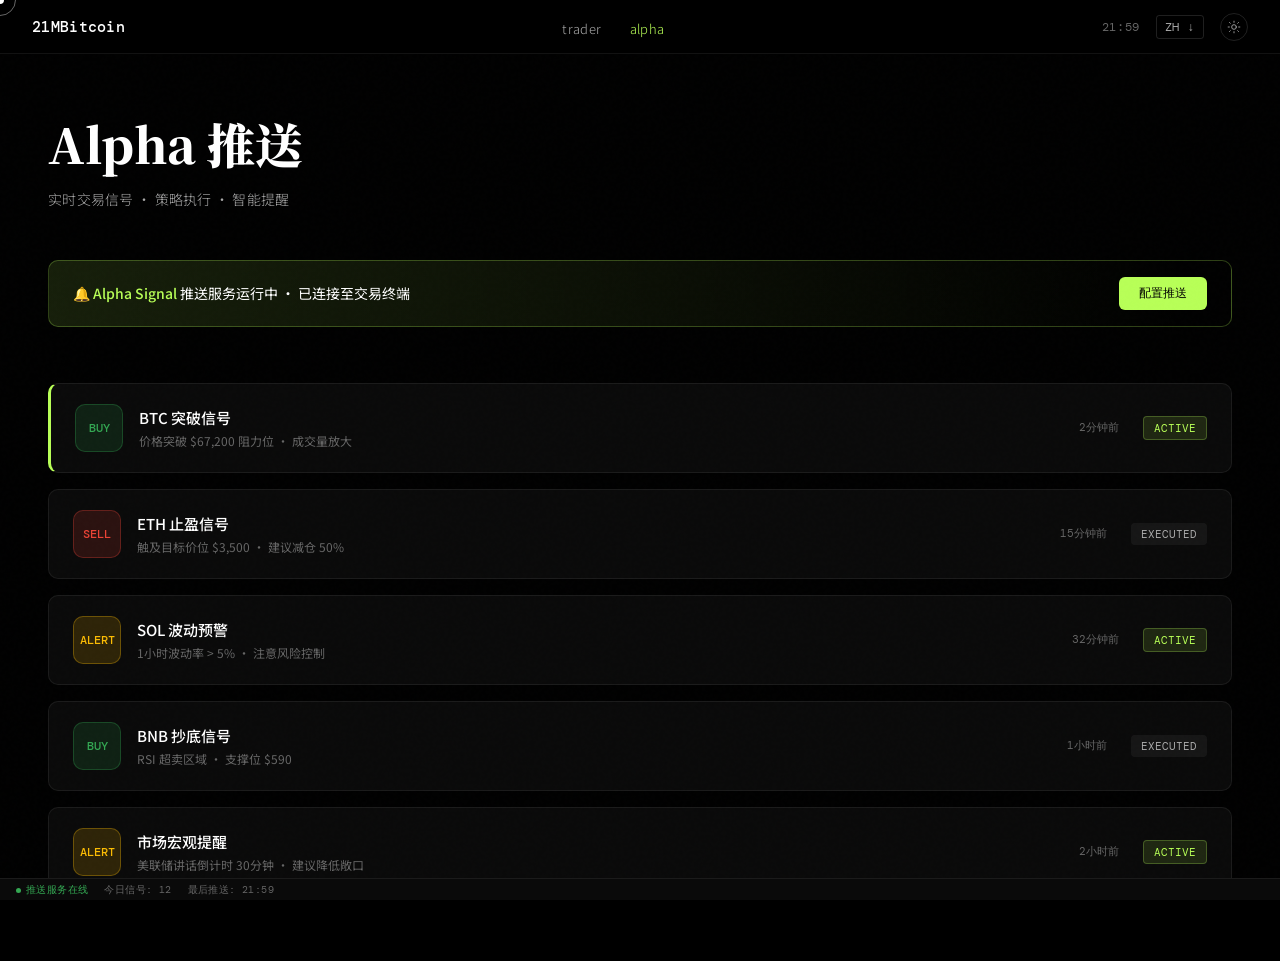
==== alpha.html @ 1b70ae18 "Add trader and alpha pages with navigation updates" ====
<!DOCTYPE html>
<html lang="zh">
<head>
<meta charset="UTF-8" />
<meta name="viewport" content="width=device-width, initial-scale=1.0"/>
<title>Alpha - 21MBitcoin</title>
<link href="https://fonts.googleapis.com/css2?family=Noto+Serif+SC:wght@400;700;900&family=DM+Mono:wght@300;400;500&family=Noto+Sans+SC:wght@300;400;700;900&display=swap" rel="stylesheet"/>
<style>
 *, *::before, *::after { box-sizing: border-box; margin: 0; padding: 0; }

 :root {
 --black: #000000;
 --white: #ffffff;
 --gray-1: #0a0a0a;
 --gray-2: #111111;
 --gray-3: #1a1a1a;
 --gray-4: #222222;
 --gray-5: #2e2e2e;
 --gray-6: #3a3a3a;
 --gray-text: #666666;
 --gray-light: #aaaaaa;
 --accent: #b8ff57;
 --accent-dim: rgba(184,255,87,0.12);
 --accent-border: rgba(184,255,87,0.25);
 --border: rgba(255,255,255,0.07);
 --border-strong: rgba(255,255,255,0.12);
 }

 html, body {
 background: var(--black);
 color: var(--white);
 font-family: 'Noto Sans SC', sans-serif;
 min-height: 100vh;
 overflow-x: hidden;
 cursor: none;
 }

 /* Custom cursor */
 .cursor {
 position: fixed;
 width: 8px; height: 8px;
 background: var(--white);
 border-radius: 50%;
 pointer-events: none;
 z-index: 9999;
 transform: translate(-50%,-50%);
 transition: transform 0.1s, background 0.2s, width 0.2s, height 0.2s;
 mix-blend-mode: difference;
 }
 .cursor-ring {
 position: fixed;
 width: 32px; height: 32px;
 border: 1px solid rgba(255,255,255,0.4);
 border-radius: 50%;
 pointer-events: none;
 z-index: 9998;
 transform: translate(-50%,-50%);
 transition: transform 0.15s ease, width 0.2s, height 0.2s, border-color 0.2s;
 }

 /* Noise overlay */
 body::before {
 content: '';
 position: fixed;
 inset: 0;
 background-image: url("data:image/svg+xml,%3Csvg viewBox='0 0 256 256' xmlns='http://www.w3.org/2000/svg'%3E%3Cfilter id='noise'%3E%3CfeTurbulence type='fractalNoise' baseFrequency='0.9' numOctaves='4' stitchTiles='stitch'/%3E%3C/filter%3E%3Crect width='100%25' height='100%25' filter='url(%23noise)' opacity='0.03'/%3E%3C/svg%3E");
 pointer-events: none;
 z-index: 100;
 opacity: 0.4;
 }

 /* NAVBAR */
 nav {
 position: fixed;
 top: 0; left: 0; right: 0;
 z-index: 500;
 display: flex;
 align-items: center;
 justify-content: space-between;
 padding: 0 32px;
 height: 54px;
 border-bottom: 1px solid var(--border);
 background: rgba(0,0,0,0.85);
 backdrop-filter: blur(20px);
 -webkit-backdrop-filter: blur(20px);
 }

 .nav-logo {
 font-family: 'DM Mono', monospace;
 font-size: 15px;
 font-weight: 500;
 letter-spacing: 0.02em;
 color: var(--white);
 text-decoration: none;
 }

 .nav-links {
 display: flex;
 gap: 28px;
 list-style: none;
 }
 .nav-links a {
 font-size: 13px;
 color: var(--gray-light);
 text-decoration: none;
 letter-spacing: 0.03em;
 transition: color 0.2s;
 font-weight: 300;
 }
 .nav-links a:hover, .nav-links a.active { color: var(--accent); }

 .nav-right {
 display: flex;
 align-items: center;
 gap: 16px;
 }

 .nav-time {
 font-family: 'DM Mono', monospace;
 font-size: 12px;
 color: var(--gray-text);
 letter-spacing: 0.05em;
 }

 .nav-lang {
 font-size: 12px;
 color: var(--gray-light);
 font-family: 'DM Mono', monospace;
 border: 1px solid var(--border-strong);
 padding: 3px 8px;
 border-radius: 3px;
 cursor: none;
 letter-spacing: 0.04em;
 }

 .nav-theme-btn {
 width: 28px; height: 28px;
 border: 1px solid var(--border-strong);
 border-radius: 50%;
 background: none;
 cursor: none;
 display: flex;
 align-items: center;
 justify-content: center;
 }

 .nav-theme-btn svg { stroke: var(--gray-light); width: 14px; height: 14px; }

 /* MAIN */
 main {
 display: flex;
 min-height: 100vh;
 padding-top: 54px;
 position: relative;
 }

 .content {
 flex: 1;
 padding: 64px 48px;
 display: flex;
 flex-direction: column;
 }

 .page-header {
 margin-bottom: 48px;
 animation: fadeUp 0.8s cubic-bezier(0.22,1,0.36,1) both;
 }

 @keyframes fadeUp {
 from { opacity: 0; transform: translateY(28px); }
 to { opacity: 1; transform: translateY(0); }
 }

 .page-title {
 font-family: 'Noto Serif SC', serif;
 font-size: clamp(32px, 4vw, 48px);
 font-weight: 900;
 line-height: 1.1;
 letter-spacing: -0.01em;
 color: var(--white);
 margin-bottom: 16px;
 }

 .page-subtitle {
 font-size: 14px;
 font-weight: 300;
 color: var(--gray-light);
 line-height: 1.8;
 letter-spacing: 0.02em;
 }

 /* Alpha Signals Feed */
 .signals-container {
 display: flex;
 flex-direction: column;
 gap: 16px;
 margin-top: 32px;
 animation: fadeUp 0.8s cubic-bezier(0.22,1,0.36,1) 0.2s both;
 }

 .signal-card {
 background: var(--gray-1);
 border: 1px solid var(--border);
 border-radius: 10px;
 padding: 20px 24px;
 display: flex;
 align-items: center;
 justify-content: space-between;
 transition: border-color 0.2s, transform 0.2s;
 cursor: none;
 }

 .signal-card:hover {
 border-color: var(--accent-border);
 transform: translateX(8px);
 }

 .signal-card.new {
 border-left: 3px solid var(--accent);
 }

 .signal-left {
 display: flex;
 align-items: center;
 gap: 16px;
 }

 .signal-icon {
 width: 48px;
 height: 48px;
 border-radius: 10px;
 display: flex;
 align-items: center;
 justify-content: center;
 font-family: 'DM Mono', monospace;
 font-size: 12px;
 font-weight: 500;
 }

 .signal-icon.buy {
 background: rgba(52,168,83,0.15);
 color: #34a853;
 border: 1px solid rgba(52,168,83,0.3);
 }

 .signal-icon.sell {
 background: rgba(234,67,53,0.15);
 color: #ea4335;
 border: 1px solid rgba(234,67,53,0.3);
 }

 .signal-icon.alert {
 background: rgba(251,188,4,0.15);
 color: #fbbc04;
 border: 1px solid rgba(251,188,4,0.3);
 }

 .signal-info {
 display: flex;
 flex-direction: column;
 gap: 4px;
 }

 .signal-title {
 font-size: 15px;
 font-weight: 500;
 color: var(--white);
 }

 .signal-desc {
 font-size: 12px;
 color: var(--gray-text);
 }

 .signal-right {
 display: flex;
 align-items: center;
 gap: 24px;
 }

 .signal-time {
 font-family: 'DM Mono', monospace;
 font-size: 11px;
 color: var(--gray-text);
 }

 .signal-status {
 font-size: 11px;
 padding: 4px 10px;
 border-radius: 4px;
 font-family: 'DM Mono', monospace;
 }

 .signal-status.active {
 background: var(--accent-dim);
 color: var(--accent);
 border: 1px solid var(--accent-border);
 }

 .signal-status.executed {
 background: rgba(255,255,255,0.05);
 color: var(--gray-light);
 }

 /* Push notification style */
 .push-banner {
 background: linear-gradient(90deg, var(--accent-dim) 0%, transparent 100%);
 border: 1px solid var(--accent-border);
 border-radius: 10px;
 padding: 16px 24px;
 margin-bottom: 24px;
 display: flex;
 align-items: center;
 justify-content: space-between;
 animation: fadeUp 0.8s cubic-bezier(0.22,1,0.36,1) 0.1s both;
 }

 .push-text {
 font-size: 14px;
 color: var(--white);
 }

 .push-text strong {
 color: var(--accent);
 font-weight: 500;
 }

 .push-btn {
 background: var(--accent);
 color: var(--black);
 border: none;
 padding: 8px 20px;
 border-radius: 6px;
 font-size: 12px;
 font-weight: 500;
 cursor: none;
 transition: transform 0.2s, box-shadow 0.2s;
 }

 .push-btn:hover {
 transform: translateY(-2px);
 box-shadow: 0 4px 20px rgba(184,255,87,0.3);
 }

 /* Status bar */
 .status-bar {
 position: fixed;
 bottom: 0; left: 0; right: 0;
 height: 22px;
 border-top: 1px solid var(--border);
 background: var(--gray-1);
 display: flex;
 align-items: center;
 padding: 0 16px;
 gap: 16px;
 z-index: 400;
 }

 .status-item {
 font-family: 'DM Mono', monospace;
 font-size: 10px;
 color: var(--gray-text);
 letter-spacing: 0.04em;
 }

 .status-item.online { color: #34a853; }
 .status-item.online::before {
 content: '';
 display: inline-block;
 width: 5px; height: 5px;
 border-radius: 50%;
 background: #34a853;
 margin-right: 5px;
 animation: pulse 2s infinite;
 }

 @keyframes pulse {
 0%,100% { opacity: 1; } 50% { opacity: 0.3; }
 }

 @media (max-width: 900px) {
 .content { padding: 40px 24px; }
 .signal-card { flex-direction: column; align-items: flex-start; gap: 12px; }
 .signal-right { width: 100%; justify-content: space-between; }
 }
</style>
</head>
<body>

<div class="cursor" id="cursor"></div>
<div class="cursor-ring" id="cursorRing"></div>

<!-- NAVBAR -->
<nav>
 <a href="index.html" class="nav-logo">21MBitcoin</a>
 <ul class="nav-links">
 <li><a href="trader.html">trader</a></li>
 <li><a href="alpha.html" class="active">alpha</a></li>
 </ul>
 <div class="nav-right">
 <span class="nav-time" id="navTime">--:--</span>
 <span class="nav-lang">ZH &darr;</span>
 <button class="nav-theme-btn">
 <svg viewBox="0 0 24 24" fill="none" stroke-width="1.5" stroke-linecap="round" stroke-linejoin="round">
 <circle cx="12" cy="12" r="4"/>
 <path d="M12 2v2M12 20v2M4.22 4.22l1.42 1.42M18.36 18.36l1.42 1.42M2 12h2M20 12h2M4.22 19.78l1.42-1.42M18.36 5.64l1.42-1.42"/>
 </svg>
 </button>
 </div>
</nav>

<!-- MAIN -->
<main>
 <div class="content">
 <div class="page-header">
 <h1 class="page-title">Alpha 推送</h1>
 <p class="page-subtitle">实时交易信号 · 策略执行 · 智能提醒</p>
 </div>

 <!-- Push Banner -->
 <div class="push-banner">
 <span class="push-text">🔔 <strong>Alpha Signal</strong> 推送服务运行中 · 已连接至交易终端</span>
 <button class="push-btn">配置推送</button>
 </div>

 <!-- Signals Feed -->
 <div class="signals-container">
 <!-- Signal 1 -->
 <div class="signal-card new">
 <div class="signal-left">
 <div class="signal-icon buy">BUY</div>
 <div class="signal-info">
 <span class="signal-title">BTC 突破信号</span>
 <span class="signal-desc">价格突破 $67,200 阻力位 · 成交量放大</span>
 </div>
 </div>
 <div class="signal-right">
 <span class="signal-time">2分钟前</span>
 <span class="signal-status active">ACTIVE</span>
 </div>
 </div>

 <!-- Signal 2 -->
 <div class="signal-card">
 <div class="signal-left">
 <div class="signal-icon sell">SELL</div>
 <div class="signal-info">
 <span class="signal-title">ETH 止盈信号</span>
 <span class="signal-desc">触及目标价位 $3,500 · 建议减仓 50%</span>
 </div>
 </div>
 <div class="signal-right">
 <span class="signal-time">15分钟前</span>
 <span class="signal-status executed">EXECUTED</span>
 </div>
 </div>

 <!-- Signal 3 -->
 <div class="signal-card">
 <div class="signal-left">
 <div class="signal-icon alert">ALERT</div>
 <div class="signal-info">
 <span class="signal-title">SOL 波动预警</span>
 <span class="signal-desc">1小时波动率 > 5% · 注意风险控制</span>
 </div>
 </div>
 <div class="signal-right">
 <span class="signal-time">32分钟前</span>
 <span class="signal-status active">ACTIVE</span>
 </div>
 </div>

 <!-- Signal 4 -->
 <div class="signal-card">
 <div class="signal-left">
 <div class="signal-icon buy">BUY</div>
 <div class="signal-info">
 <span class="signal-title">BNB 抄底信号</span>
 <span class="signal-desc">RSI 超卖区域 · 支撑位 $590</span>
 </div>
 </div>
 <div class="signal-right">
 <span class="signal-time">1小时前</span>
 <span class="signal-status executed">EXECUTED</span>
 </div>
 </div>

 <!-- Signal 5 -->
 <div class="signal-card">
 <div class="signal-left">
 <div class="signal-icon alert">ALERT</div>
 <div class="signal-info">
 <span class="signal-title">市场宏观提醒</span>
 <span class="signal-desc">美联储讲话倒计时 30分钟 · 建议降低敞口</span>
 </div>
 </div>
 <div class="signal-right">
 <span class="signal-time">2小时前</span>
 <span class="signal-status active">ACTIVE</span>
 </div>
 </div>
 </div>
 </div>
</main>

<!-- Status bar -->
<div class="status-bar">
 <span class="status-item online">推送服务在线</span>
 <span class="status-item">今日信号: 12</span>
 <span class="status-item">最后推送: <span id="lastPush">--</span></span>
</div>

<script>
 // Custom cursor
 const cursor = document.getElementById('cursor');
 const cursorRing = document.getElementById('cursorRing');

 document.addEventListener('mousemove', (e) => {
 cursor.style.left = e.clientX + 'px';
 cursor.style.top = e.clientY + 'px';
 cursorRing.style.left = e.clientX + 'px';
 cursorRing.style.top = e.clientY + 'px';
 });

 // Update time
 function updateTime() {
 const now = new Date();
 const timeStr = now.toLocaleTimeString('zh-CN', { hour: '2-digit', minute: '2-digit' });
 document.getElementById('navTime').textContent = timeStr;
 document.getElementById('lastPush').textContent = timeStr;
 }
 updateTime();
 setInterval(updateTime, 1000);
</script>

</body>
</html>
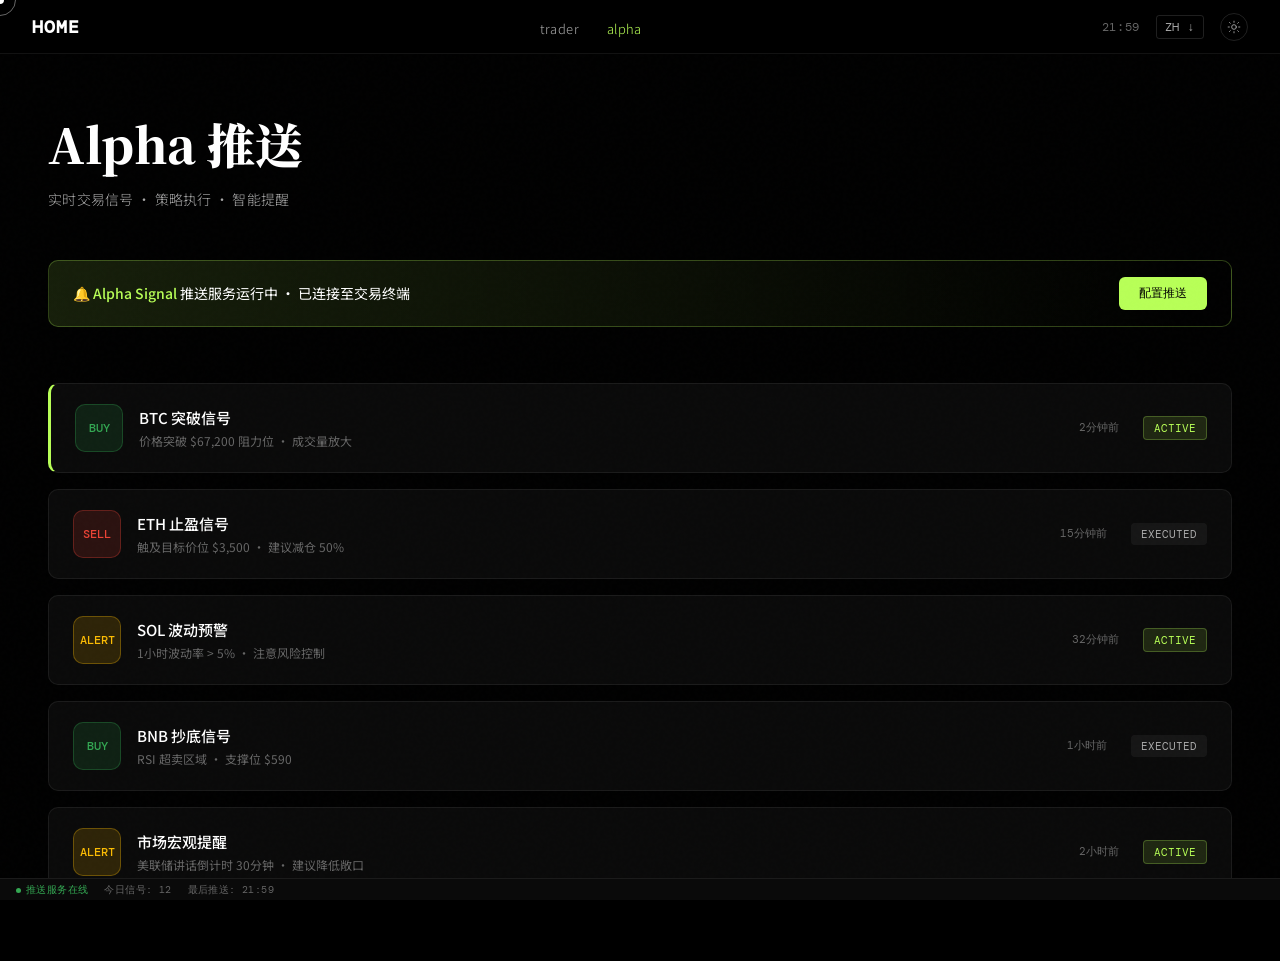
==== commit c06d3399: "Update logo to HOME, update sheet tabs to trading terms" ====
--- a/alpha.html
+++ b/alpha.html
@@ -87,11 +87,12 @@
 
  .nav-logo {
  font-family: 'DM Mono', monospace;
- font-size: 15px;
- font-weight: 500;
- letter-spacing: 0.02em;
+ font-size: 18px;
+ font-weight: 700;
+ letter-spacing: 0.05em;
  color: var(--white);
  text-decoration: none;
+ text-transform: uppercase;
  }
 
  .nav-links {
@@ -392,7 +393,7 @@
 
 <!-- NAVBAR -->
 <nav>
- <a href="index.html" class="nav-logo">21MBitcoin</a>
+ <a href="index.html" class="nav-logo">HOME</a>
  <ul class="nav-links">
  <li><a href="trader.html">trader</a></li>
  <li><a href="alpha.html" class="active">alpha</a></li>
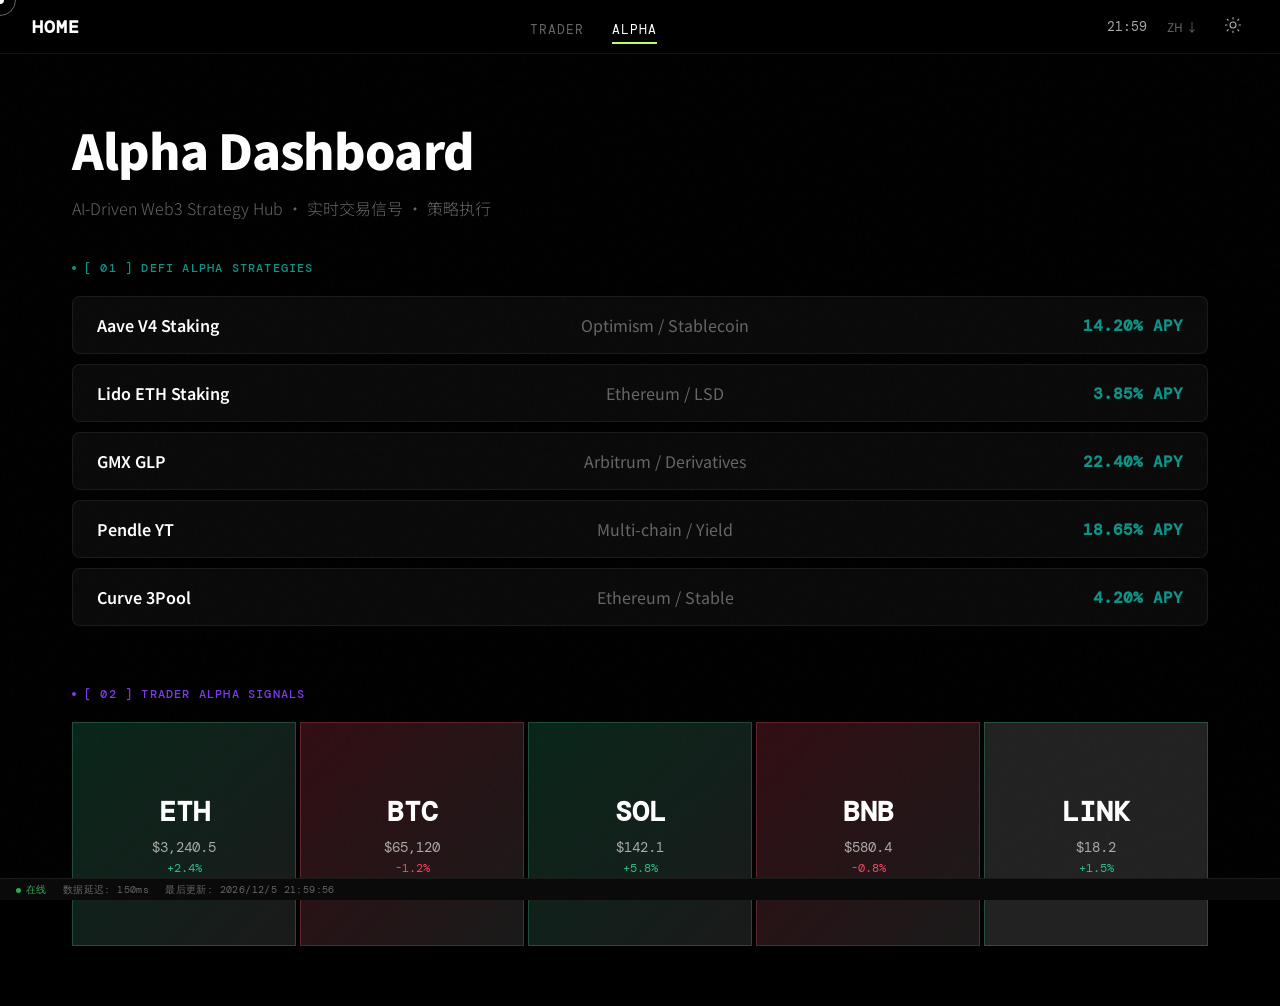
==== commit f5bfc406: "完全重写 alpha.html：新布局设计 DeFi Alpha Strategies: - 5条横向列表布局 - 显示协议名称、链、APY - 悬停高亮效果  Trader Alpha Signal" ====
--- a/alpha.html
+++ b/alpha.html
@@ -24,6 +24,10 @@
  --accent-border: rgba(184,255,87,0.25);
  --border: rgba(255,255,255,0.07);
  --border-strong: rgba(255,255,255,0.12);
+ --profit: #2ebd85;
+ --loss: #f6465d;
+ --defi-color: #0d9488;
+ --trader-color: #7c3aed;
  }
 
  html, body {
@@ -100,247 +104,294 @@
  gap: 28px;
  list-style: none;
  }
+
  .nav-links a {
+ font-family: 'DM Mono', monospace;
+ font-size: 13px;
+ color: var(--gray-text);
+ text-decoration: none;
+ text-transform: uppercase;
+ letter-spacing: 0.08em;
+ transition: color 0.2s;
+ position: relative;
+ }
+
+ .nav-links a:hover,
+ .nav-links a.active { color: var(--white); }
+
+ .nav-links a.active::after {
+ content: '';
+ position: absolute;
+ bottom: -6px; left: 0; right: 0;
+ height: 2px;
+ background: var(--accent);
+ }
+
+ .nav-right {
+ display: flex;
+ align-items: center;
+ gap: 20px;
+ }
+
+ .nav-time {
+ font-family: 'DM Mono', monospace;
  font-size: 13px;
  color: var(--gray-light);
- text-decoration: none;
- letter-spacing: 0.03em;
- transition: color 0.2s;
- font-weight: 300;
- }
- .nav-links a:hover, .nav-links a.active { color: var(--accent); }
-
- .nav-right {
- display: flex;
- align-items: center;
- gap: 16px;
- }
-
- .nav-time {
- font-family: 'DM Mono', monospace;
+ }
+
+ .nav-lang {
  font-size: 12px;
  color: var(--gray-text);
- letter-spacing: 0.05em;
- }
-
- .nav-lang {
- font-size: 12px;
- color: var(--gray-light);
- font-family: 'DM Mono', monospace;
- border: 1px solid var(--border-strong);
- padding: 3px 8px;
- border-radius: 3px;
  cursor: none;
- letter-spacing: 0.04em;
  }
 
  .nav-theme-btn {
- width: 28px; height: 28px;
- border: 1px solid var(--border-strong);
- border-radius: 50%;
  background: none;
+ border: none;
  cursor: none;
- display: flex;
- align-items: center;
- justify-content: center;
- }
-
- .nav-theme-btn svg { stroke: var(--gray-light); width: 14px; height: 14px; }
+ padding: 6px;
+ border-radius: 6px;
+ transition: background 0.2s;
+ }
+
+ .nav-theme-btn:hover { background: var(--gray-3); }
+
+ .nav-theme-btn svg {
+ width: 18px; height: 18px;
+ stroke: var(--gray-light);
+ }
 
  /* MAIN */
  main {
- display: flex;
+ padding-top: 54px;
  min-height: 100vh;
- padding-top: 54px;
- position: relative;
  }
 
  .content {
- flex: 1;
- padding: 64px 48px;
+ max-width: 1200px;
+ margin: 0 auto;
+ padding: 60px 32px;
+ }
+
+ /* Page Header */
+ .page-header {
+ margin-bottom: 40px;
+ animation: fadeUp 0.8s cubic-bezier(0.22,1,0.36,1) both;
+ }
+
+ @keyframes fadeUp {
+ from { opacity: 0; transform: translateY(30px); }
+ to { opacity: 1; transform: translateY(0); }
+ }
+
+ .page-title {
+ font-size: 48px;
+ font-weight: 900;
+ letter-spacing: -0.02em;
+ margin-bottom: 12px;
+ }
+
+ .page-subtitle {
+ font-size: 16px;
+ color: var(--gray-text);
+ font-weight: 300;
+ }
+
+ /* Section Title */
+ .section-title {
+ font-family: 'DM Mono', monospace;
+ font-size: 12px;
+ font-weight: 500;
+ letter-spacing: 0.1em;
+ text-transform: uppercase;
+ margin-bottom: 20px;
+ display: flex;
+ align-items: center;
+ gap: 8px;
+ }
+
+ .section-title::before {
+ content: '';
+ width: 4px; height: 4px;
+ border-radius: 50%;
+ }
+
+ /* DeFi Section */
+ .defi-section {
+ margin-bottom: 60px;
+ animation: fadeUp 0.8s cubic-bezier(0.22,1,0.36,1) 0.1s both;
+ }
+
+ .defi-title {
+ color: var(--defi-color);
+ }
+
+ .defi-title::before {
+ background: var(--defi-color);
+ }
+
+ .defi-list {
  display: flex;
  flex-direction: column;
- }
-
- .page-header {
- margin-bottom: 48px;
- animation: fadeUp 0.8s cubic-bezier(0.22,1,0.36,1) both;
- }
-
- @keyframes fadeUp {
- from { opacity: 0; transform: translateY(28px); }
- to { opacity: 1; transform: translateY(0); }
- }
-
- .page-title {
- font-family: 'Noto Serif SC', serif;
- font-size: clamp(32px, 4vw, 48px);
- font-weight: 900;
- line-height: 1.1;
- letter-spacing: -0.01em;
- color: var(--white);
- margin-bottom: 16px;
- }
-
- .page-subtitle {
- font-size: 14px;
- font-weight: 300;
- color: var(--gray-light);
- line-height: 1.8;
- letter-spacing: 0.02em;
- }
-
- /* Alpha Signals Feed */
- .signals-container {
- display: flex;
- flex-direction: column;
- gap: 16px;
- margin-top: 32px;
- animation: fadeUp 0.8s cubic-bezier(0.22,1,0.36,1) 0.2s both;
- }
-
- .signal-card {
+ gap: 10px;
+ }
+
+ .defi-item {
  background: var(--gray-1);
  border: 1px solid var(--border);
- border-radius: 10px;
- padding: 20px 24px;
- display: flex;
+ padding: 16px 24px;
+ display: flex;
+ justify-content: space-between;
  align-items: center;
+ border-radius: 8px;
+ transition: border-color 0.3s, background 0.2s;
+ }
+
+ .defi-item:hover {
+ border-color: var(--defi-color);
+ background: var(--gray-2);
+ }
+
+ .defi-name {
+ font-weight: 600;
+ color: var(--white);
+ min-width: 150px;
+ }
+
+ .defi-chain {
+ color: var(--gray-text);
+ flex: 1;
+ text-align: center;
+ }
+
+ .defi-apy {
+ color: var(--defi-color);
+ font-weight: bold;
+ font-family: 'DM Mono', monospace;
+ min-width: 100px;
+ text-align: right;
+ }
+
+ /* Trader Section */
+ .trader-section {
+ animation: fadeUp 0.8s cubic-bezier(0.22,1,0.36,1) 0.2s both;
+ }
+
+ .trader-title {
+ color: var(--trader-color);
+ }
+
+ .trader-title::before {
+ background: var(--trader-color);
+ }
+
+ /* Trader Grid - 5 tiles */
+ .trader-grid {
+ display: grid;
+ grid-template-columns: repeat(5, 1fr);
+ gap: 4px;
+ min-height: 200px;
+ }
+
+ .tile {
+ background: var(--gray-3);
+ color: var(--white);
+ padding: 20px;
+ position: relative;
+ display: flex;
+ flex-direction: column;
+ justify-content: center;
+ align-items: center;
+ aspect-ratio: 1 / 1;
+ cursor: pointer;
+ transition: opacity 0.2s, transform 0.2s, background 0.2s;
+ border: 1px solid var(--border);
+ }
+
+ .tile:hover {
+ opacity: 0.9;
+ transform: translateY(-4px);
+ border-color: var(--accent-border);
+ }
+
+ .tile.up {
+ background: linear-gradient(135deg, rgba(46,189,133,0.2) 0%, var(--gray-3) 100%);
+ border-color: rgba(46,189,133,0.3);
+ }
+
+ .tile.down {
+ background: linear-gradient(135deg, rgba(246,70,93,0.2) 0%, var(--gray-3) 100%);
+ border-color: rgba(246,70,93,0.3);
+ }
+
+ .tile-name {
+ font-family: 'DM Mono', monospace;
+ font-size: 28px;
+ font-weight: bold;
+ margin-bottom: 8px;
+ }
+
+ .tile-price {
+ font-family: 'DM Mono', monospace;
+ font-size: 14px;
+ color: var(--gray-light);
+ }
+
+ .tile-change {
+ font-family: 'DM Mono', monospace;
+ font-size: 12px;
+ margin-top: 4px;
+ }
+
+ .tile-change.up { color: var(--profit); }
+ .tile-change.down { color: var(--loss); }
+
+ /* Tooltip */
+ .tooltip {
+ visibility: hidden;
+ position: absolute;
+ bottom: 110%;
+ left: 50%;
+ transform: translateX(-50%);
+ width: 240px;
+ background: rgba(10, 10, 10, 0.95);
+ backdrop-filter: blur(8px);
+ color: var(--white);
+ padding: 16px;
+ border-radius: 8px;
+ font-size: 12px;
+ z-index: 100;
+ border: 1px solid var(--border);
+ box-shadow: 0 10px 40px rgba(0,0,0,0.5);
+ opacity: 0;
+ transition: opacity 0.2s, visibility 0.2s;
+ }
+
+ .tile:hover .tooltip {
+ visibility: visible;
+ opacity: 1;
+ }
+
+ .tooltip-title {
+ color: var(--accent);
+ font-weight: 600;
+ margin-bottom: 8px;
+ font-size: 11px;
+ letter-spacing: 0.05em;
+ }
+
+ .tooltip-row {
+ display: flex;
  justify-content: space-between;
- transition: border-color 0.2s, transform 0.2s;
- cursor: none;
- }
-
- .signal-card:hover {
- border-color: var(--accent-border);
- transform: translateX(8px);
- }
-
- .signal-card.new {
- border-left: 3px solid var(--accent);
- }
-
- .signal-left {
- display: flex;
- align-items: center;
- gap: 16px;
- }
-
- .signal-icon {
- width: 48px;
- height: 48px;
- border-radius: 10px;
- display: flex;
- align-items: center;
- justify-content: center;
- font-family: 'DM Mono', monospace;
- font-size: 12px;
- font-weight: 500;
- }
-
- .signal-icon.buy {
- background: rgba(52,168,83,0.15);
- color: #34a853;
- border: 1px solid rgba(52,168,83,0.3);
- }
-
- .signal-icon.sell {
- background: rgba(234,67,53,0.15);
- color: #ea4335;
- border: 1px solid rgba(234,67,53,0.3);
- }
-
- .signal-icon.alert {
- background: rgba(251,188,4,0.15);
- color: #fbbc04;
- border: 1px solid rgba(251,188,4,0.3);
- }
-
- .signal-info {
- display: flex;
- flex-direction: column;
- gap: 4px;
- }
-
- .signal-title {
- font-size: 15px;
- font-weight: 500;
- color: var(--white);
- }
-
- .signal-desc {
- font-size: 12px;
+ margin-bottom: 6px;
+ }
+
+ .tooltip-label {
  color: var(--gray-text);
  }
 
- .signal-right {
- display: flex;
- align-items: center;
- gap: 24px;
- }
-
- .signal-time {
- font-family: 'DM Mono', monospace;
- font-size: 11px;
- color: var(--gray-text);
- }
-
- .signal-status {
- font-size: 11px;
- padding: 4px 10px;
- border-radius: 4px;
- font-family: 'DM Mono', monospace;
- }
-
- .signal-status.active {
- background: var(--accent-dim);
- color: var(--accent);
- border: 1px solid var(--accent-border);
- }
-
- .signal-status.executed {
- background: rgba(255,255,255,0.05);
- color: var(--gray-light);
- }
-
- /* Push notification style */
- .push-banner {
- background: linear-gradient(90deg, var(--accent-dim) 0%, transparent 100%);
- border: 1px solid var(--accent-border);
- border-radius: 10px;
- padding: 16px 24px;
- margin-bottom: 24px;
- display: flex;
- align-items: center;
- justify-content: space-between;
- animation: fadeUp 0.8s cubic-bezier(0.22,1,0.36,1) 0.1s both;
- }
-
- .push-text {
- font-size: 14px;
- color: var(--white);
- }
-
- .push-text strong {
- color: var(--accent);
- font-weight: 500;
- }
-
- .push-btn {
- background: var(--accent);
- color: var(--black);
- border: none;
- padding: 8px 20px;
- border-radius: 6px;
- font-size: 12px;
- font-weight: 500;
- cursor: none;
- transition: transform 0.2s, box-shadow 0.2s;
- }
-
- .push-btn:hover {
- transform: translateY(-2px);
- box-shadow: 0 4px 20px rgba(184,255,87,0.3);
+ .tooltip-value {
+ font-family: 'DM Mono', monospace;
  }
 
  /* Status bar */
@@ -379,10 +430,19 @@
  0%,100% { opacity: 1; } 50% { opacity: 0.3; }
  }
 
+ /* Responsive */
  @media (max-width: 900px) {
  .content { padding: 40px 24px; }
- .signal-card { flex-direction: column; align-items: flex-start; gap: 12px; }
- .signal-right { width: 100%; justify-content: space-between; }
+ .page-title { font-size: 36px; }
+ .trader-grid { grid-template-columns: repeat(3, 1fr); }
+ .defi-item { flex-direction: column; align-items: flex-start; gap: 8px; }
+ .defi-chain { text-align: left; }
+ .defi-apy { text-align: left; }
+ }
+
+ @media (max-width: 600px) {
+ .trader-grid { grid-template-columns: repeat(2, 1fr); }
+ .page-title { font-size: 28px; }
  }
 </style>
 </head>
@@ -414,90 +474,165 @@
 <main>
  <div class="content">
  <div class="page-header">
- <h1 class="page-title">Alpha 推送</h1>
- <p class="page-subtitle">实时交易信号 · 策略执行 · 智能提醒</p>
- </div>
-
- <!-- Push Banner -->
- <div class="push-banner">
- <span class="push-text">🔔 <strong>Alpha Signal</strong> 推送服务运行中 · 已连接至交易终端</span>
- <button class="push-btn">配置推送</button>
- </div>
-
- <!-- Signals Feed -->
- <div class="signals-container">
- <!-- Signal 1 -->
- <div class="signal-card new">
- <div class="signal-left">
- <div class="signal-icon buy">BUY</div>
- <div class="signal-info">
- <span class="signal-title">BTC 突破信号</span>
- <span class="signal-desc">价格突破 $67,200 阻力位 · 成交量放大</span>
- </div>
- </div>
- <div class="signal-right">
- <span class="signal-time">2分钟前</span>
- <span class="signal-status active">ACTIVE</span>
- </div>
- </div>
-
- <!-- Signal 2 -->
- <div class="signal-card">
- <div class="signal-left">
- <div class="signal-icon sell">SELL</div>
- <div class="signal-info">
- <span class="signal-title">ETH 止盈信号</span>
- <span class="signal-desc">触及目标价位 $3,500 · 建议减仓 50%</span>
- </div>
- </div>
- <div class="signal-right">
- <span class="signal-time">15分钟前</span>
- <span class="signal-status executed">EXECUTED</span>
- </div>
- </div>
-
- <!-- Signal 3 -->
- <div class="signal-card">
- <div class="signal-left">
- <div class="signal-icon alert">ALERT</div>
- <div class="signal-info">
- <span class="signal-title">SOL 波动预警</span>
- <span class="signal-desc">1小时波动率 > 5% · 注意风险控制</span>
- </div>
- </div>
- <div class="signal-right">
- <span class="signal-time">32分钟前</span>
- <span class="signal-status active">ACTIVE</span>
- </div>
- </div>
-
- <!-- Signal 4 -->
- <div class="signal-card">
- <div class="signal-left">
- <div class="signal-icon buy">BUY</div>
- <div class="signal-info">
- <span class="signal-title">BNB 抄底信号</span>
- <span class="signal-desc">RSI 超卖区域 · 支撑位 $590</span>
- </div>
- </div>
- <div class="signal-right">
- <span class="signal-time">1小时前</span>
- <span class="signal-status executed">EXECUTED</span>
- </div>
- </div>
-
- <!-- Signal 5 -->
- <div class="signal-card">
- <div class="signal-left">
- <div class="signal-icon alert">ALERT</div>
- <div class="signal-info">
- <span class="signal-title">市场宏观提醒</span>
- <span class="signal-desc">美联储讲话倒计时 30分钟 · 建议降低敞口</span>
- </div>
- </div>
- <div class="signal-right">
- <span class="signal-time">2小时前</span>
- <span class="signal-status active">ACTIVE</span>
+ <h1 class="page-title">Alpha Dashboard</h1>
+ <p class="page-subtitle">AI-Driven Web3 Strategy Hub · 实时交易信号 · 策略执行</p>
+ </div>
+
+ <!-- DeFi Section -->
+ <div class="defi-section">
+ <div class="section-title defi-title">[ 01 ] DeFi Alpha Strategies</div>
+ <div class="defi-list">
+ <div class="defi-item">
+ <span class="defi-name">Aave V4 Staking</span>
+ <span class="defi-chain">Optimism / Stablecoin</span>
+ <span class="defi-apy">14.20% APY</span>
+ </div>
+ <div class="defi-item">
+ <span class="defi-name">Lido ETH Staking</span>
+ <span class="defi-chain">Ethereum / LSD</span>
+ <span class="defi-apy">3.85% APY</span>
+ </div>
+ <div class="defi-item">
+ <span class="defi-name">GMX GLP</span>
+ <span class="defi-chain">Arbitrum / Derivatives</span>
+ <span class="defi-apy">22.40% APY</span>
+ </div>
+ <div class="defi-item">
+ <span class="defi-name">Pendle YT</span>
+ <span class="defi-chain">Multi-chain / Yield</span>
+ <span class="defi-apy">18.65% APY</span>
+ </div>
+ <div class="defi-item">
+ <span class="defi-name">Curve 3Pool</span>
+ <span class="defi-chain">Ethereum / Stable</span>
+ <span class="defi-apy">4.20% APY</span>
+ </div>
+ </div>
+ </div>
+
+ <!-- Trader Section -->
+ <div class="trader-section">
+ <div class="section-title trader-title">[ 02 ] Trader Alpha Signals</div>
+ <div class="trader-grid">
+ <div class="tile up">
+ <div class="tile-name">ETH</div>
+ <div class="tile-price">$3,240.5</div>
+ <div class="tile-change up">+2.4%</div>
+ <div class="tooltip">
+ <div class="tooltip-title">AI ANALYSIS</div>
+ <div class="tooltip-row">
+ <span class="tooltip-label">Signal:</span>
+ <span class="tooltip-value" style="color: var(--profit);">BUY</span>
+ </div>
+ <div class="tooltip-row">
+ <span class="tooltip-label">Confidence:</span>
+ <span class="tooltip-value">88%</span>
+ </div>
+ <div class="tooltip-row">
+ <span class="tooltip-label">Target:</span>
+ <span class="tooltip-value">$3,500</span>
+ </div>
+ <div class="tooltip-row">
+ <span class="tooltip-label">Smart Money:</span>
+ <span class="tooltip-value">Inflow Detected</span>
+ </div>
+ </div>
+ </div>
+ <div class="tile down">
+ <div class="tile-name">BTC</div>
+ <div class="tile-price">$65,120</div>
+ <div class="tile-change down">-1.2%</div>
+ <div class="tooltip">
+ <div class="tooltip-title">AI ANALYSIS</div>
+ <div class="tooltip-row">
+ <span class="tooltip-label">Signal:</span>
+ <span class="tooltip-value" style="color: var(--loss);">SELL</span>
+ </div>
+ <div class="tooltip-row">
+ <span class="tooltip-label">Confidence:</span>
+ <span class="tooltip-value">82%</span>
+ </div>
+ <div class="tooltip-row">
+ <span class="tooltip-label">Support:</span>
+ <span class="tooltip-value">$63,500</span>
+ </div>
+ <div class="tooltip-row">
+ <span class="tooltip-label">Volume:</span>
+ <span class="tooltip-value">High</span>
+ </div>
+ </div>
+ </div>
+ <div class="tile up">
+ <div class="tile-name">SOL</div>
+ <div class="tile-price">$142.1</div>
+ <div class="tile-change up">+5.8%</div>
+ <div class="tooltip">
+ <div class="tooltip-title">AI ANALYSIS</div>
+ <div class="tooltip-row">
+ <span class="tooltip-label">Signal:</span>
+ <span class="tooltip-value" style="color: var(--profit);">BUY</span>
+ </div>
+ <div class="tooltip-row">
+ <span class="tooltip-label">Confidence:</span>
+ <span class="tooltip-value">91%</span>
+ </div>
+ <div class="tooltip-row">
+ <span class="tooltip-label">Breakout:</span>
+ <span class="tooltip-value">$145</span>
+ </div>
+ <div class="tooltip-row">
+ <span class="tooltip-label">Momentum:</span>
+ <span class="tooltip-value">Strong</span>
+ </div>
+ </div>
+ </div>
+ <div class="tile down">
+ <div class="tile-name">BNB</div>
+ <div class="tile-price">$580.4</div>
+ <div class="tile-change down">-0.8%</div>
+ <div class="tooltip">
+ <div class="tooltip-title">AI ANALYSIS</div>
+ <div class="tooltip-row">
+ <span class="tooltip-label">Signal:</span>
+ <span class="tooltip-value" style="color: var(--loss);">HOLD</span>
+ </div>
+ <div class="tooltip-row">
+ <span class="tooltip-label">Confidence:</span>
+ <span class="tooltip-value">75%</span>
+ </div>
+ <div class="tooltip-row">
+ <span class="tooltip-label">Support:</span>
+ <span class="tooltip-value">$570</span>
+ </div>
+ <div class="tooltip-row">
+ <span class="tooltip-label">Volatility:</span>
+ <span class="tooltip-value">Low</span>
+ </div>
+ </div>
+ </div>
+ <div class="tile up" style="background: var(--gray-4);">
+ <div class="tile-name">LINK</div>
+ <div class="tile-price">$18.2</div>
+ <div class="tile-change up">+1.5%</div>
+ <div class="tooltip">
+ <div class="tooltip-title">AI ANALYSIS</div>
+ <div class="tooltip-row">
+ <span class="tooltip-label">Signal:</span>
+ <span class="tooltip-value" style="color: var(--profit);">BUY</span>
+ </div>
+ <div class="tooltip-row">
+ <span class="tooltip-label">Confidence:</span>
+ <span class="tooltip-value">79%</span>
+ </div>
+ <div class="tooltip-row">
+ <span class="tooltip-label">Oracle:</span>
+ <span class="tooltip-value">Active</span>
+ </div>
+ <div class="tooltip-row">
+ <span class="tooltip-label">Staking:</span>
+ <span class="tooltip-value">+4.2% APR</span>
+ </div>
+ </div>
  </div>
  </div>
  </div>
@@ -506,9 +641,9 @@
 
 <!-- Status bar -->
 <div class="status-bar">
- <span class="status-item online">推送服务在线</span>
- <span class="status-item">今日信号: 12</span>
- <span class="status-item">最后推送: <span id="lastPush">--</span></span>
+ <span class="status-item online">在线</span>
+ <span class="status-item">数据延迟: 150ms</span>
+ <span class="status-item">最后更新: <span id="lastUpdate">--</span></span>
 </div>
 
 <script>
@@ -528,11 +663,11 @@
  const now = new Date();
  const timeStr = now.toLocaleTimeString('zh-CN', { hour: '2-digit', minute: '2-digit' });
  document.getElementById('navTime').textContent = timeStr;
- document.getElementById('lastPush').textContent = timeStr;
+ document.getElementById('lastUpdate').textContent = now.toLocaleString('zh-CN');
  }
  updateTime();
  setInterval(updateTime, 1000);
 </script>
 
 </body>
-</html>
+</html>
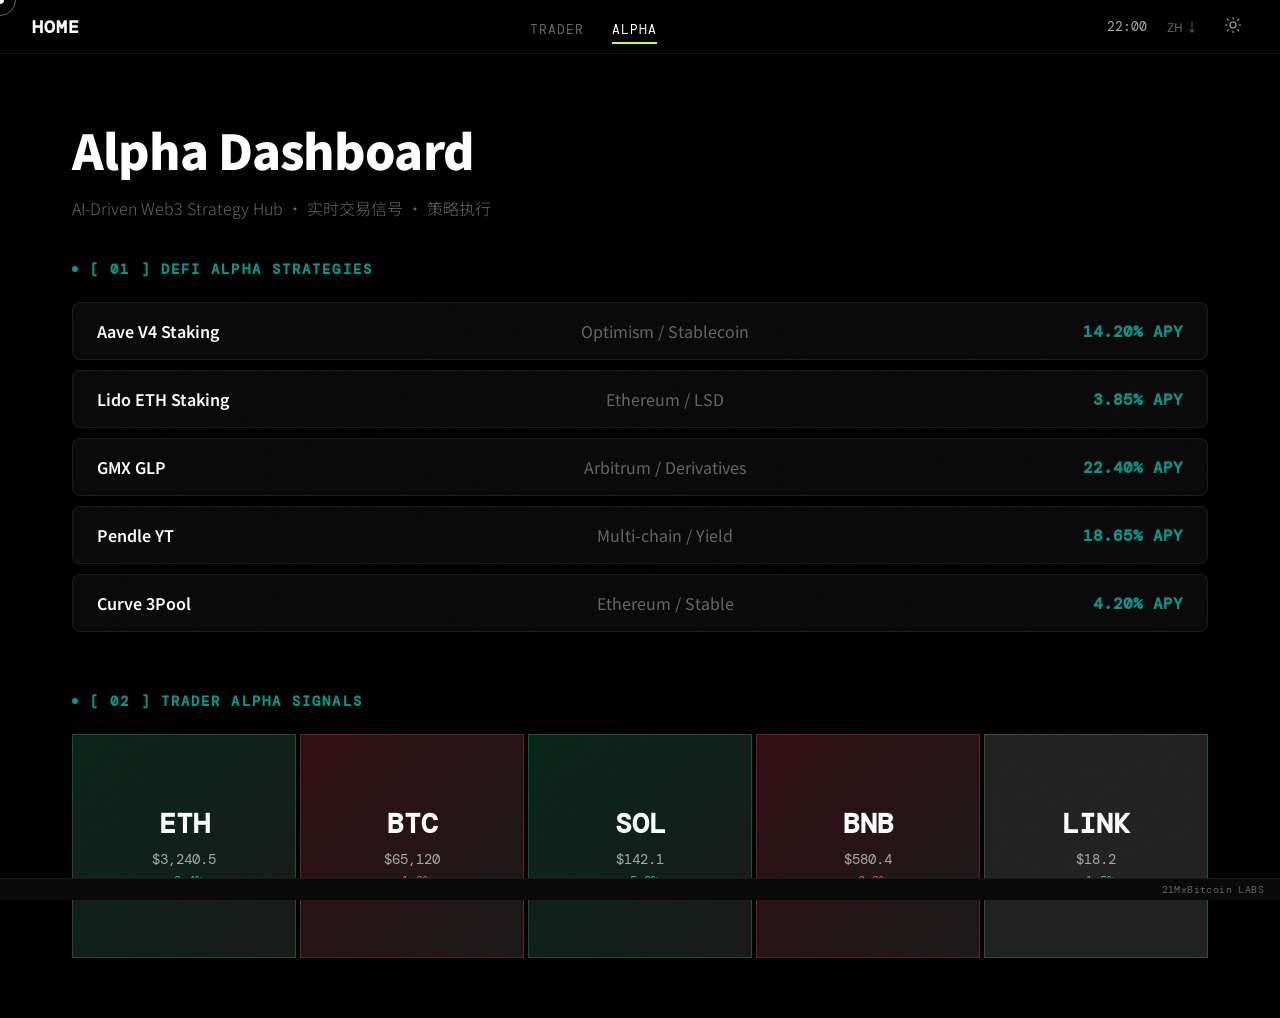
==== commit 31cb9572: "Alpha页面微调： 1. [02] Trader Alpha Signals 颜色改为与 [01] 相同（翠绿色 #0d9488） 2. section-title 字体加粗加大：    - 字号 " ====
--- a/alpha.html
+++ b/alpha.html
@@ -197,24 +197,24 @@
  font-weight: 300;
  }
 
- /* Section Title */
- .section-title {
- font-family: 'DM Mono', monospace;
- font-size: 12px;
- font-weight: 500;
- letter-spacing: 0.1em;
- text-transform: uppercase;
- margin-bottom: 20px;
- display: flex;
- align-items: center;
- gap: 8px;
- }
-
- .section-title::before {
- content: '';
- width: 4px; height: 4px;
- border-radius: 50%;
- }
+/* Section Title */
+.section-title {
+font-family: 'DM Mono', monospace;
+font-size: 14px;
+font-weight: 600;
+letter-spacing: 0.15em;
+text-transform: uppercase;
+margin-bottom: 24px;
+display: flex;
+align-items: center;
+gap: 12px;
+}
+
+.section-title::before {
+content: '';
+width: 6px; height: 6px;
+border-radius: 50%;
+}
 
  /* DeFi Section */
  .defi-section {
@@ -278,11 +278,11 @@
  }
 
  .trader-title {
- color: var(--trader-color);
+ color: var(--defi-color);
  }
 
  .trader-title::before {
- background: var(--trader-color);
+ background: var(--defi-color);
  }
 
  /* Trader Grid - 5 tiles */
@@ -641,9 +641,7 @@
 
 <!-- Status bar -->
 <div class="status-bar">
- <span class="status-item online">在线</span>
- <span class="status-item">数据延迟: 150ms</span>
- <span class="status-item">最后更新: <span id="lastUpdate">--</span></span>
+ <span class="status-item" style="margin-left:auto; font-family: 'DM Mono', monospace;">21MxBitcoin LABS</span>
 </div>
 
 <script>
@@ -663,7 +661,6 @@
  const now = new Date();
  const timeStr = now.toLocaleTimeString('zh-CN', { hour: '2-digit', minute: '2-digit' });
  document.getElementById('navTime').textContent = timeStr;
- document.getElementById('lastUpdate').textContent = now.toLocaleString('zh-CN');
  }
  updateTime();
  setInterval(updateTime, 1000);
